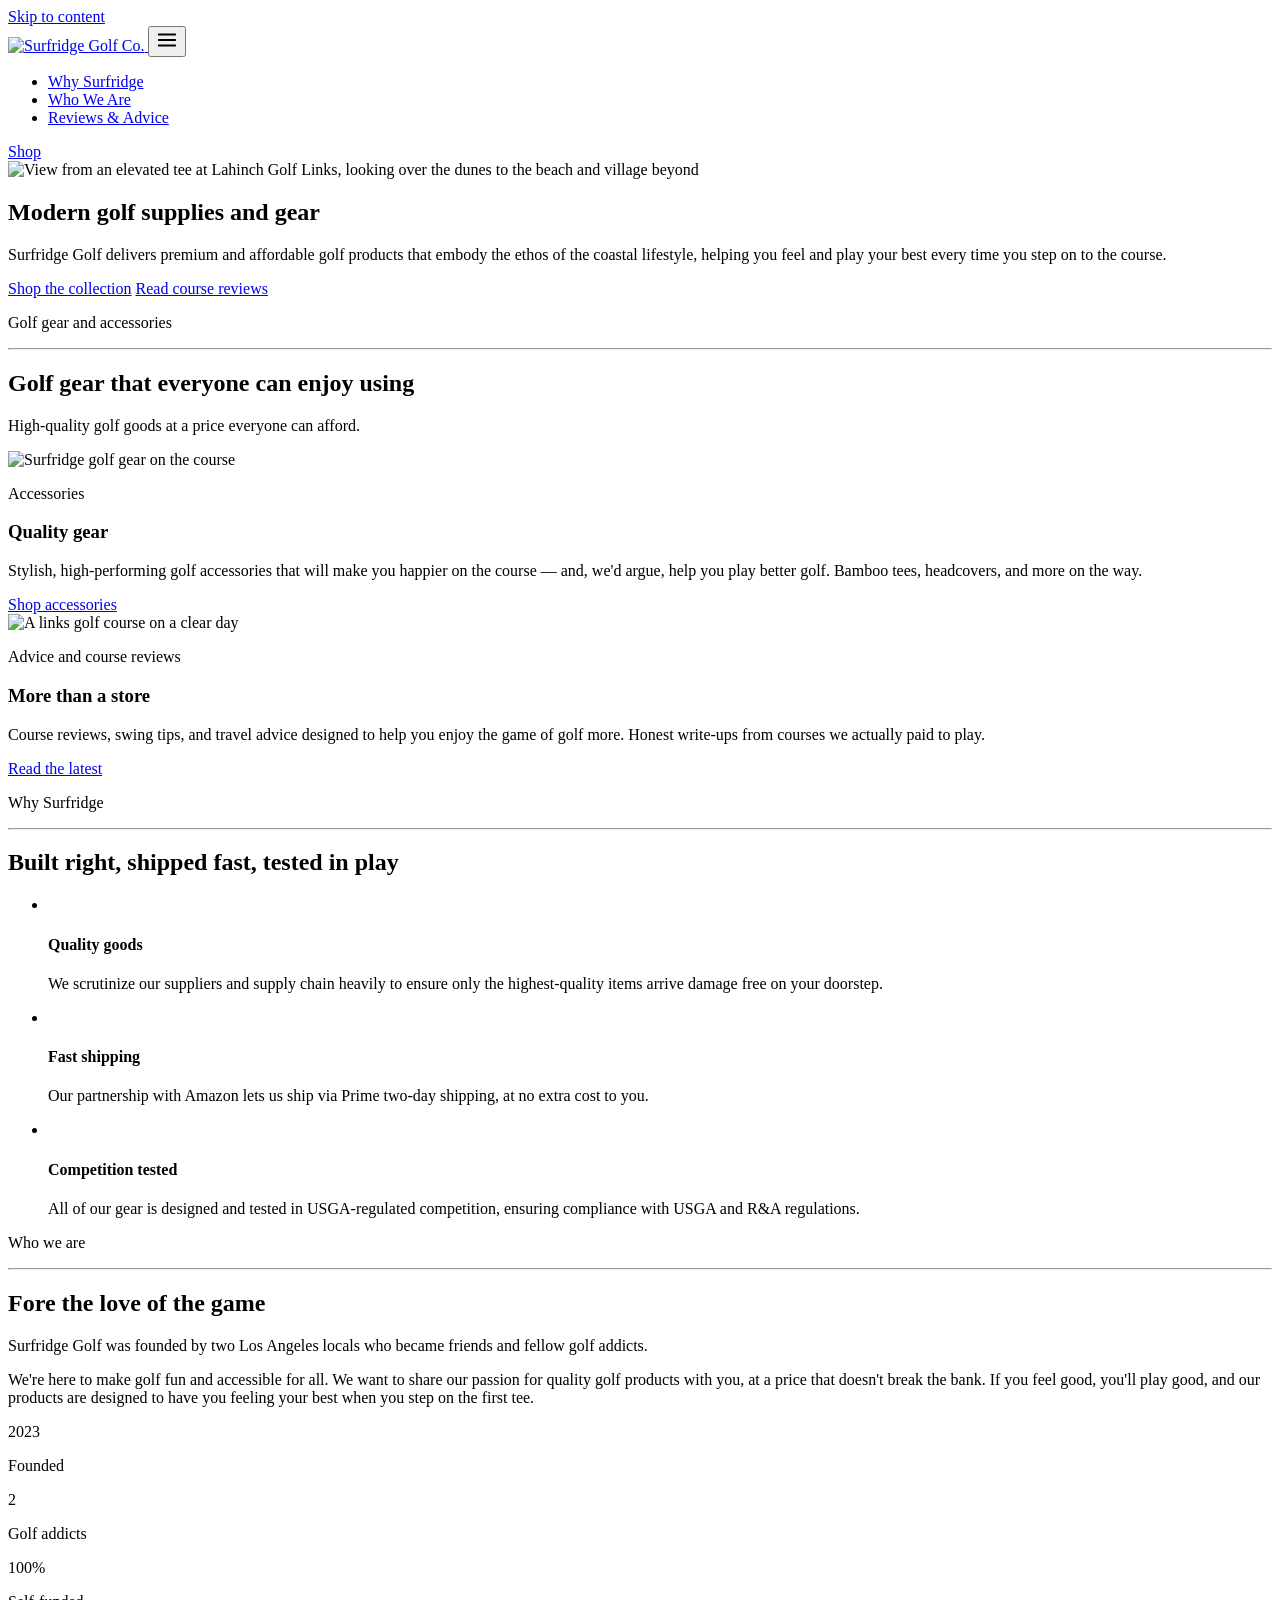
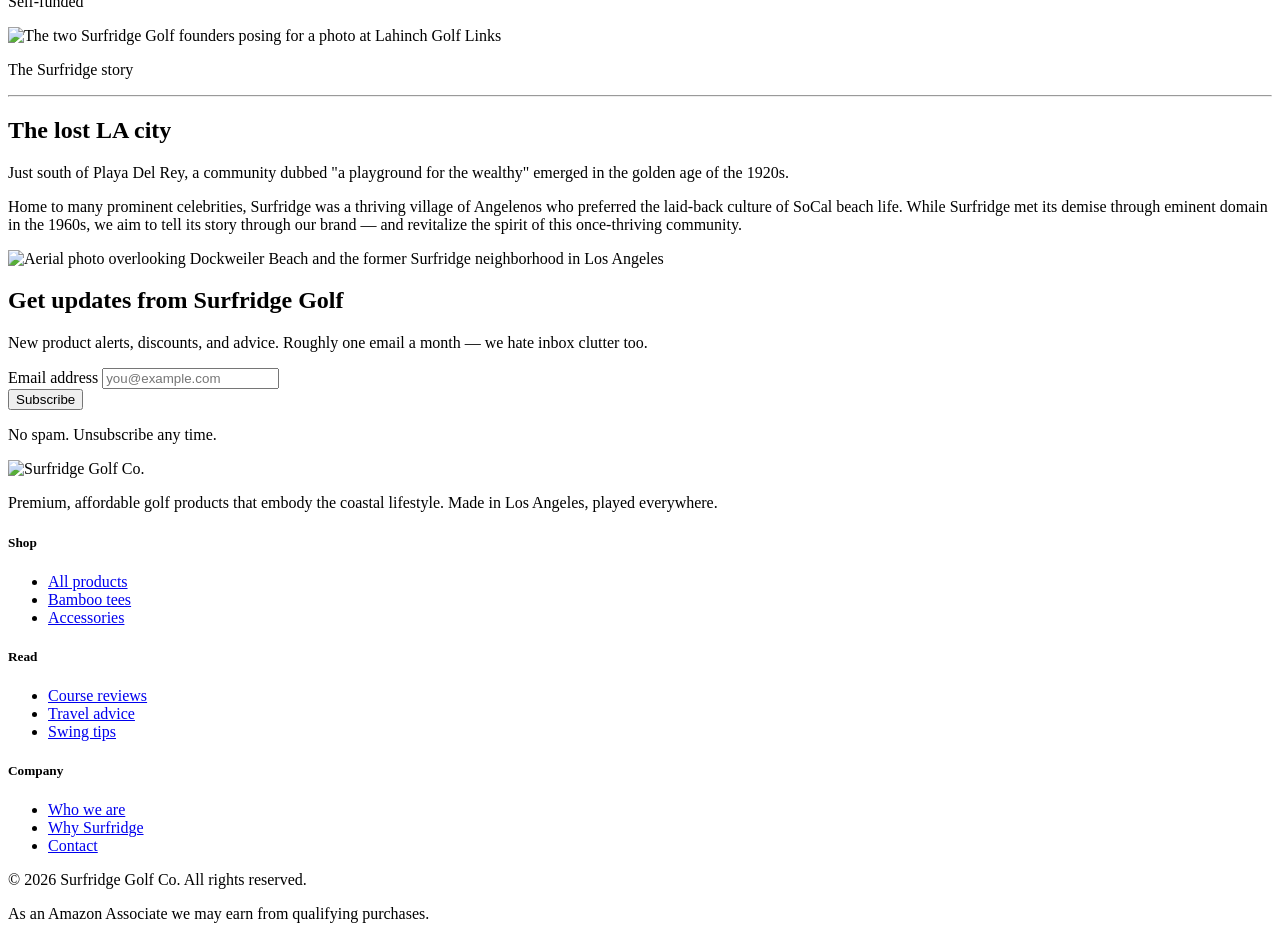
==== index.html @ 7b51bf92 "Add files via upload" ====
<!DOCTYPE html>
<html lang="en">
<head>
<meta charset="utf-8">
<meta name="viewport" content="width=device-width, initial-scale=1">
<title>Surfridge Golf Co. — Modern Golf Supplies &amp; Gear</title>
<meta name="description" content="Premium, affordable golf gear and accessories built on the coastal California lifestyle. Bamboo tees, headcovers, apparel, plus course reviews and travel advice.">
<meta name="theme-color" content="#14232B">

<meta property="og:type" content="website">
<meta property="og:title" content="Surfridge Golf Co. — Modern Golf Supplies &amp; Gear">
<meta property="og:description" content="Premium, affordable golf gear that embodies the coastal lifestyle.">
<meta property="og:image" content="images/hero-lahinch.jpg">

<link rel="preconnect" href="https://fonts.googleapis.com">
<link rel="preconnect" href="https://fonts.gstatic.com" crossorigin>
<link href="https://fonts.googleapis.com/css2?family=Fraunces:opsz,wght@9..144,400;9..144,600;9..144,700&amp;family=Inter:wght@400;500;600;700&amp;display=swap" rel="stylesheet">
<link rel="stylesheet" href="css/style.css">
</head>
<body>

<a class="skip-link" href="#main">Skip to content</a>

<header class="site-header">
  <div class="container site-header__inner">
    <a class="brand" href="index.html" aria-label="Surfridge Golf Co. — home">
      <img src="https://cdn.prod.website-files.com/64f0f1b35700efe402deae6c/64f0f260ea70a46c98e33770_surfridge-logo-script-flag.png" alt="Surfridge Golf Co." width="160" height="44">
    </a>

    <button class="nav-toggle" type="button" data-nav-toggle aria-expanded="false" aria-controls="primary-nav" aria-label="Toggle navigation menu">
      <svg viewBox="0 0 24 24" width="22" height="22" fill="none" stroke="currentColor" stroke-width="2" stroke-linecap="round" aria-hidden="true">
        <path d="M3 6h18M3 12h18M3 18h18"/>
      </svg>
    </button>

    <nav class="nav" id="primary-nav" data-nav aria-label="Primary">
      <ul class="nav__list">
        <li><a class="nav__link" href="#why">Why Surfridge</a></li>
        <li><a class="nav__link" href="#about">Who We Are</a></li>
        <li><a class="nav__link" href="reviews.html">Reviews &amp; Advice</a></li>
      </ul>
      <a class="btn btn--primary btn--sm nav__cta btn--nav" href="store.html">Shop</a>
    </nav>
  </div>
</header>

<main id="main">

  <!-- Hero -->
  <section class="hero">
    <div class="hero__media">
      <picture>
        <source
          type="image/webp"
          srcset="images/hero-lahinch-800.webp 800w,
                  images/hero-lahinch-1200.webp 1200w,
                  images/hero-lahinch-2000.webp 2000w"
          sizes="100vw">
        <source
          type="image/jpeg"
          srcset="images/hero-lahinch-800.jpg 800w,
                  images/hero-lahinch-1200.jpg 1200w,
                  images/hero-lahinch-2000.jpg 2000w"
          sizes="100vw">
        <img src="images/hero-lahinch.jpg"
             alt="View from an elevated tee at Lahinch Golf Links, looking over the dunes to the beach and village beyond"
             width="2000" height="1475"
             fetchpriority="high" decoding="async">
      </picture>
    </div>
    <div class="container hero__content">
      <h1>Modern golf supplies and gear</h1>
      <p class="hero__lead">Surfridge Golf delivers premium and affordable golf products that embody the ethos of the coastal lifestyle, helping you feel and play your best every time you step on to the course.</p>
      <div class="hero__actions">
        <a class="btn btn--light" href="store.html">Shop the collection</a>
        <a class="btn btn--outline-light" href="reviews.html">Read course reviews</a>
      </div>
    </div>
  </section>

  <!-- Gear categories -->
  <section class="section" id="gear">
    <div class="container">
      <div class="section-head" data-reveal>
        <p class="eyebrow">Golf gear and accessories</p>
        <hr class="rule">
        <h2>Golf gear that everyone can enjoy using</h2>
        <p class="lead">High-quality golf goods at a price everyone can afford.</p>
      </div>

      <div class="feature" data-reveal>
        <div class="feature__media">
          <img src="https://cdn.prod.website-files.com/64f0f1b35700efe402deae6c/6796d0a358e0430e7645e3f9_MQN08954%20Large.jpeg" alt="Surfridge golf gear on the course" loading="lazy">
        </div>
        <div class="feature__text">
          <p class="eyebrow eyebrow--sunset">Accessories</p>
          <h3>Quality gear</h3>
          <p>Stylish, high-performing golf accessories that will make you happier on the course — and, we'd argue, help you play better golf. Bamboo tees, headcovers, and more on the way.</p>
          <a class="btn btn--ghost btn--sm" href="store.html">Shop accessories</a>
        </div>
      </div>

      <div class="feature" data-reveal>
        <div class="feature__media">
          <img src="https://cdn.prod.website-files.com/64f0f1b35700efe402deae6c/6796d037279bdfb95927d831_IMG_5204.jpg" alt="A links golf course on a clear day" loading="lazy">
        </div>
        <div class="feature__text">
          <p class="eyebrow eyebrow--sunset">Advice and course reviews</p>
          <h3>More than a store</h3>
          <p>Course reviews, swing tips, and travel advice designed to help you enjoy the game of golf more. Honest write-ups from courses we actually paid to play.</p>
          <a class="btn btn--ghost btn--sm" href="reviews.html">Read the latest</a>
        </div>
      </div>
    </div>
  </section>

  <!-- Value props -->
  <section class="section section--sand" id="why">
    <div class="container">
      <div class="section-head section-head--center" data-reveal>
        <p class="eyebrow">Why Surfridge</p>
        <hr class="rule">
        <h2>Built right, shipped fast, tested in play</h2>
      </div>

      <ul class="grid grid--3">
        <li class="value" data-reveal>
          <div class="value__icon">
            <img src="https://cdn.prod.website-files.com/64f0f1b35700efe402deae6c/64f106f1021ce711b44e647b_golf%20(1).png" alt="" aria-hidden="true" loading="lazy">
          </div>
          <h4>Quality goods</h4>
          <p>We scrutinize our suppliers and supply chain heavily to ensure only the highest-quality items arrive damage free on your doorstep.</p>
        </li>
        <li class="value" data-reveal>
          <div class="value__icon">
            <img src="https://cdn.prod.website-files.com/64f0f1b35700efe402deae6c/64f1071008f7fdb3ae5584bd_speed.png" alt="" aria-hidden="true" loading="lazy">
          </div>
          <h4>Fast shipping</h4>
          <p>Our partnership with Amazon lets us ship via Prime two-day shipping, at no extra cost to you.</p>
        </li>
        <li class="value" data-reveal>
          <div class="value__icon">
            <img src="https://cdn.prod.website-files.com/64f0f1b35700efe402deae6c/64f1072a9b4d7a9e96e7b2a1_trophy.png" alt="" aria-hidden="true" loading="lazy">
          </div>
          <h4>Competition tested</h4>
          <p>All of our gear is designed and tested in USGA-regulated competition, ensuring compliance with USGA and R&amp;A regulations.</p>
        </li>
      </ul>
    </div>
  </section>

  <!-- Who we are -->
  <section class="section" id="about">
    <div class="container">
      <div class="split" data-reveal>
        <div class="split__text">
          <p class="eyebrow">Who we are</p>
          <hr class="rule">
          <h2>Fore the love of the game</h2>
          <p class="lead">Surfridge Golf was founded by two Los Angeles locals who became friends and fellow golf addicts.</p>
          <p>We're here to make golf fun and accessible for all. We want to share our passion for quality golf products with you, at a price that doesn't break the bank. If you feel good, you'll play good, and our products are designed to have you feeling your best when you step on the first tee.</p>
          <div class="stats">
            <div class="stat">
              <p class="stat__num">2023</p>
              <p class="stat__label">Founded</p>
            </div>
            <div class="stat">
              <p class="stat__num">2</p>
              <p class="stat__label">Golf addicts</p>
            </div>
            <div class="stat">
              <p class="stat__num">100%</p>
              <p class="stat__label">Self-funded</p>
            </div>
          </div>
        </div>
        <div class="split__media">
          <img src="https://cdn.prod.website-files.com/64f0f1b35700efe402deae6c/64f11f5d85a29183841dde0f_matt%2BjaclLarge.jpeg" alt="The two Surfridge Golf founders posing for a photo at Lahinch Golf Links" loading="lazy">
        </div>
      </div>
    </div>
  </section>

  <!-- Story -->
  <section class="section section--ink">
    <div class="container">
      <div class="split split--reverse" data-reveal>
        <div class="split__text">
          <p class="eyebrow eyebrow--light">The Surfridge story</p>
          <hr class="rule">
          <h2>The lost LA city</h2>
          <p class="lead">Just south of Playa Del Rey, a community dubbed "a playground for the wealthy" emerged in the golden age of the 1920s.</p>
          <p>Home to many prominent celebrities, Surfridge was a thriving village of Angelenos who preferred the laid-back culture of SoCal beach life. While Surfridge met its demise through eminent domain in the 1960s, we aim to tell its story through our brand — and revitalize the spirit of this once-thriving community.</p>
        </div>
        <div class="split__media">
          <img src="https://cdn.prod.website-files.com/64f0f1b35700efe402deae6c/64f10eaf43260c59330cbc77_El_Segundo%2C_California_aerial.jpg" alt="Aerial photo overlooking Dockweiler Beach and the former Surfridge neighborhood in Los Angeles" loading="lazy">
        </div>
      </div>
    </div>
  </section>

  <!-- Newsletter -->
  <section class="section section--tight">
    <div class="container">
      <div class="newsletter" data-reveal>
        <div>
          <h2>Get updates from Surfridge Golf</h2>
          <p>New product alerts, discounts, and advice. Roughly one email a month — we hate inbox clutter too.</p>
        </div>
        <form data-newsletter novalidate>
          <div class="form-row">
            <div class="field">
              <label for="email">Email address</label>
              <input class="input" id="email" name="email" type="email" placeholder="you@example.com" required autocomplete="email">
            </div>
            <div style="display:flex; align-items:flex-end;">
              <button class="btn btn--accent" type="submit">Subscribe</button>
            </div>
          </div>
          <p class="form-status" data-form-status role="status" aria-live="polite"></p>
          <p class="form-note">No spam. Unsubscribe any time.</p>
        </form>
      </div>
    </div>
  </section>

</main>

<footer class="site-footer">
  <div class="container">
    <div class="site-footer__grid">
      <div>
        <img src="https://cdn.prod.website-files.com/64f0f1b35700efe402deae6c/64f0f260ea70a46c98e33770_surfridge-logo-script-flag.png" alt="Surfridge Golf Co." width="176" height="48" loading="lazy">
        <p class="site-footer__tagline">Premium, affordable golf products that embody the coastal lifestyle. Made in Los Angeles, played everywhere.</p>
      </div>
      <div>
        <h5>Shop</h5>
        <ul>
          <li><a href="store.html">All products</a></li>
          <li><a href="store.html#tees">Bamboo tees</a></li>
          <li><a href="store.html">Accessories</a></li>
        </ul>
      </div>
      <div>
        <h5>Read</h5>
        <ul>
          <li><a href="reviews.html">Course reviews</a></li>
          <li><a href="reviews.html">Travel advice</a></li>
          <li><a href="reviews.html">Swing tips</a></li>
        </ul>
      </div>
      <div>
        <h5>Company</h5>
        <ul>
          <li><a href="index.html#about">Who we are</a></li>
          <li><a href="index.html#why">Why Surfridge</a></li>
          <li><a href="mailto:hello@surfridgegolf.com">Contact</a></li>
        </ul>
      </div>
    </div>
    <div class="site-footer__bottom">
      <p>&copy; 2026 Surfridge Golf Co. All rights reserved.</p>
      <p>As an Amazon Associate we may earn from qualifying purchases.</p>
    </div>
  </div>
</footer>

<script src="js/main.js" defer></script>
</body>
</html>
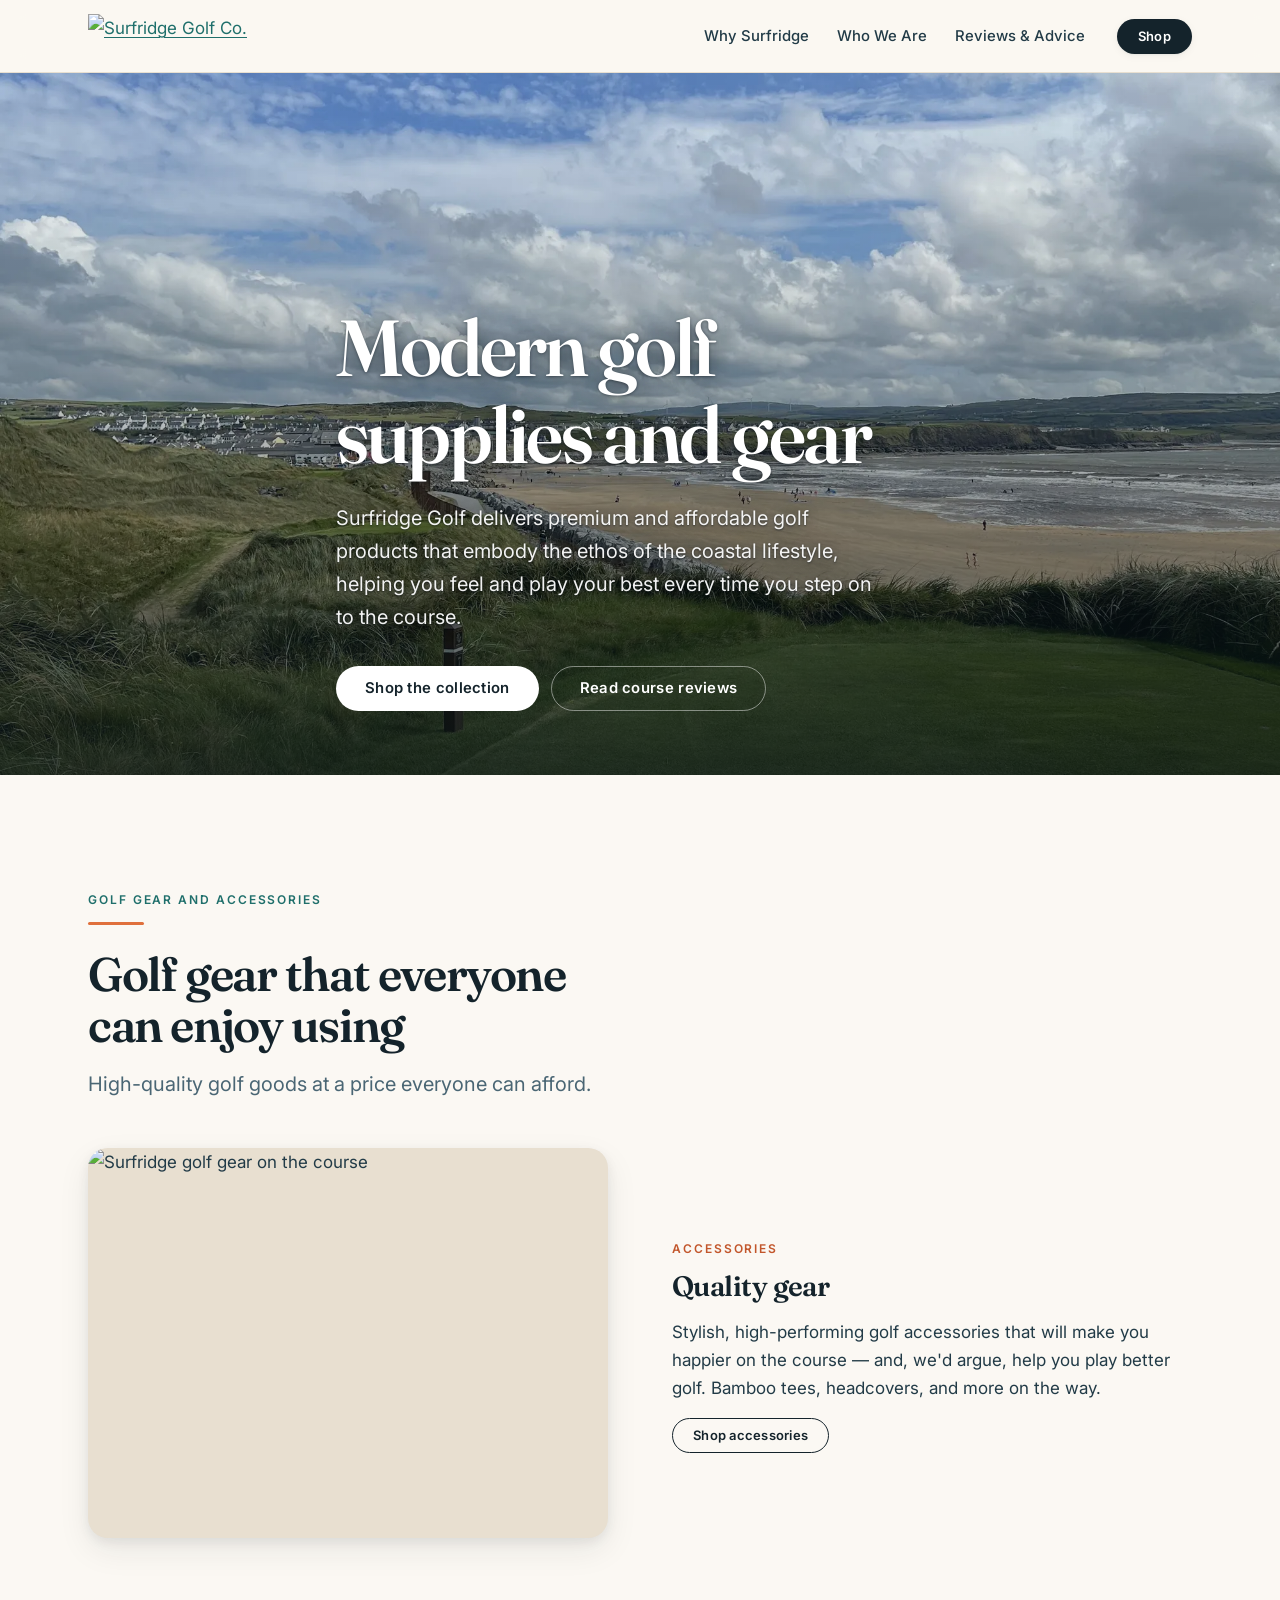
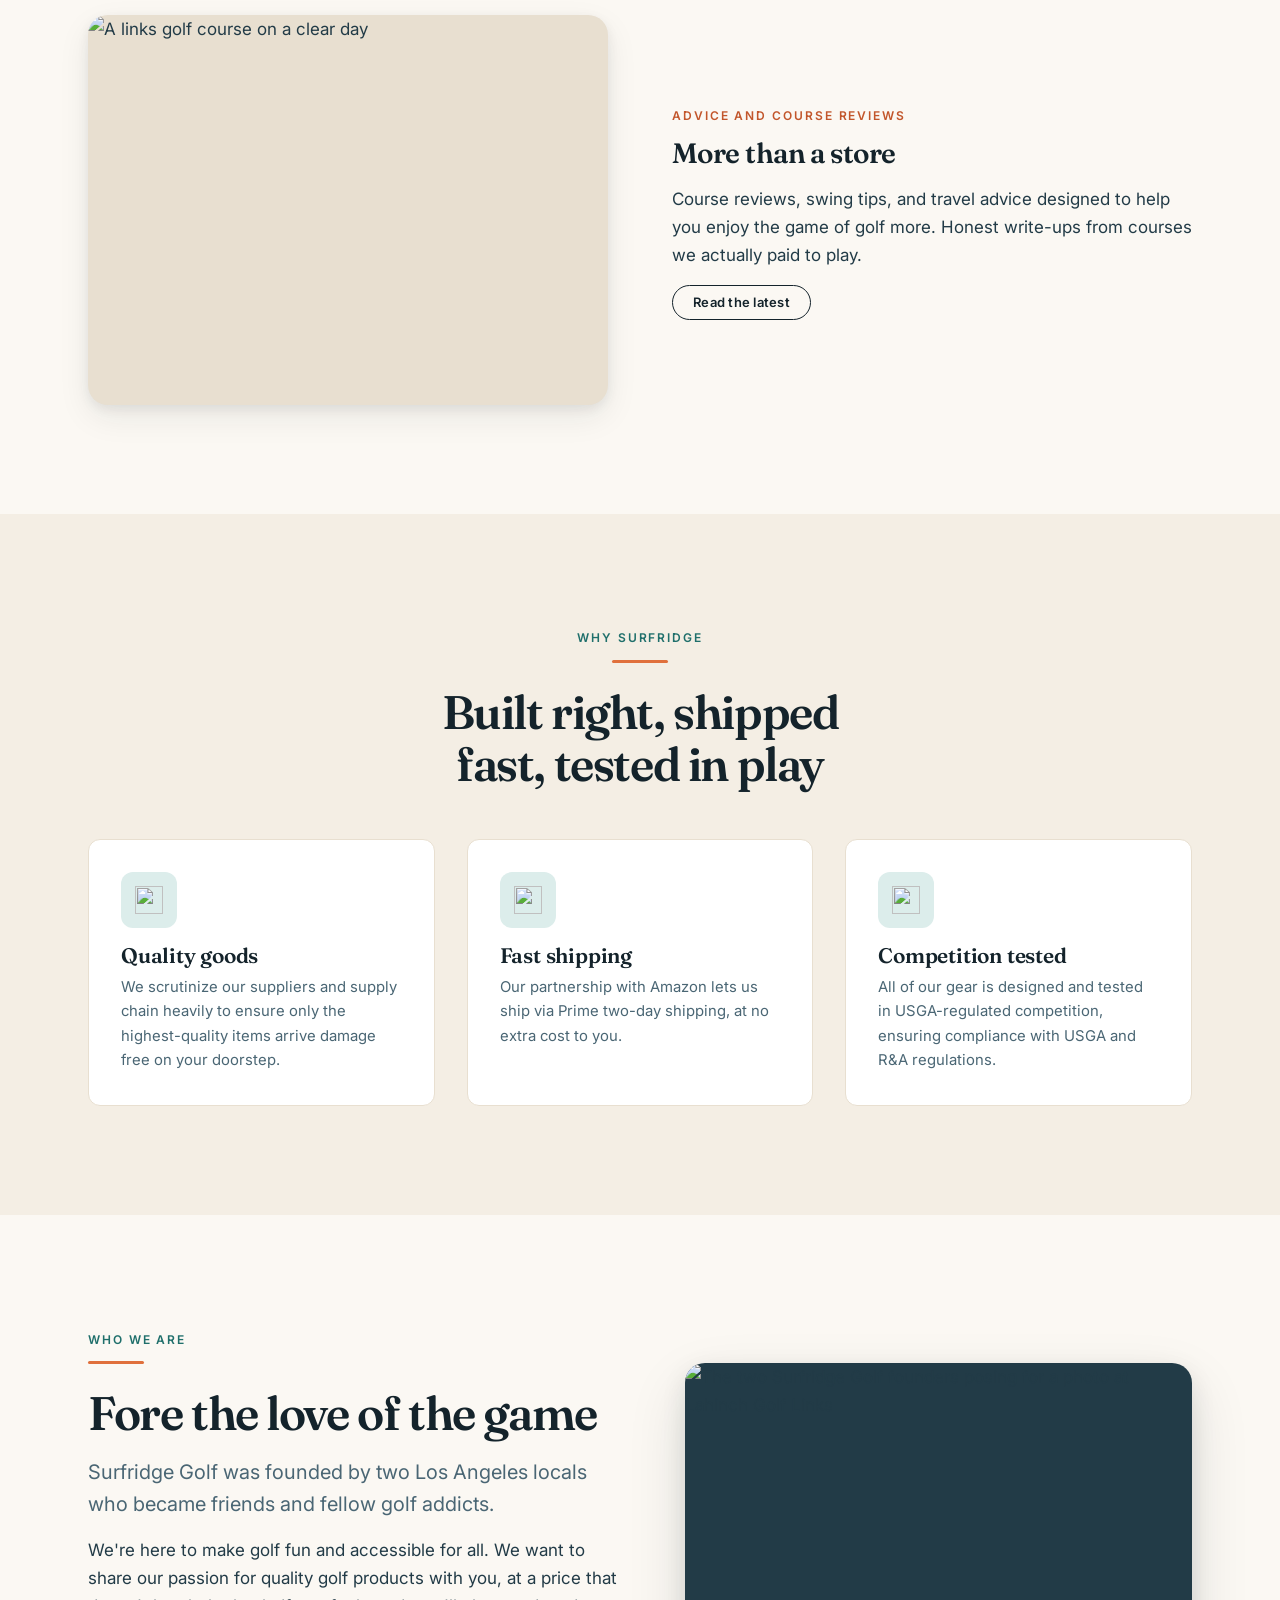
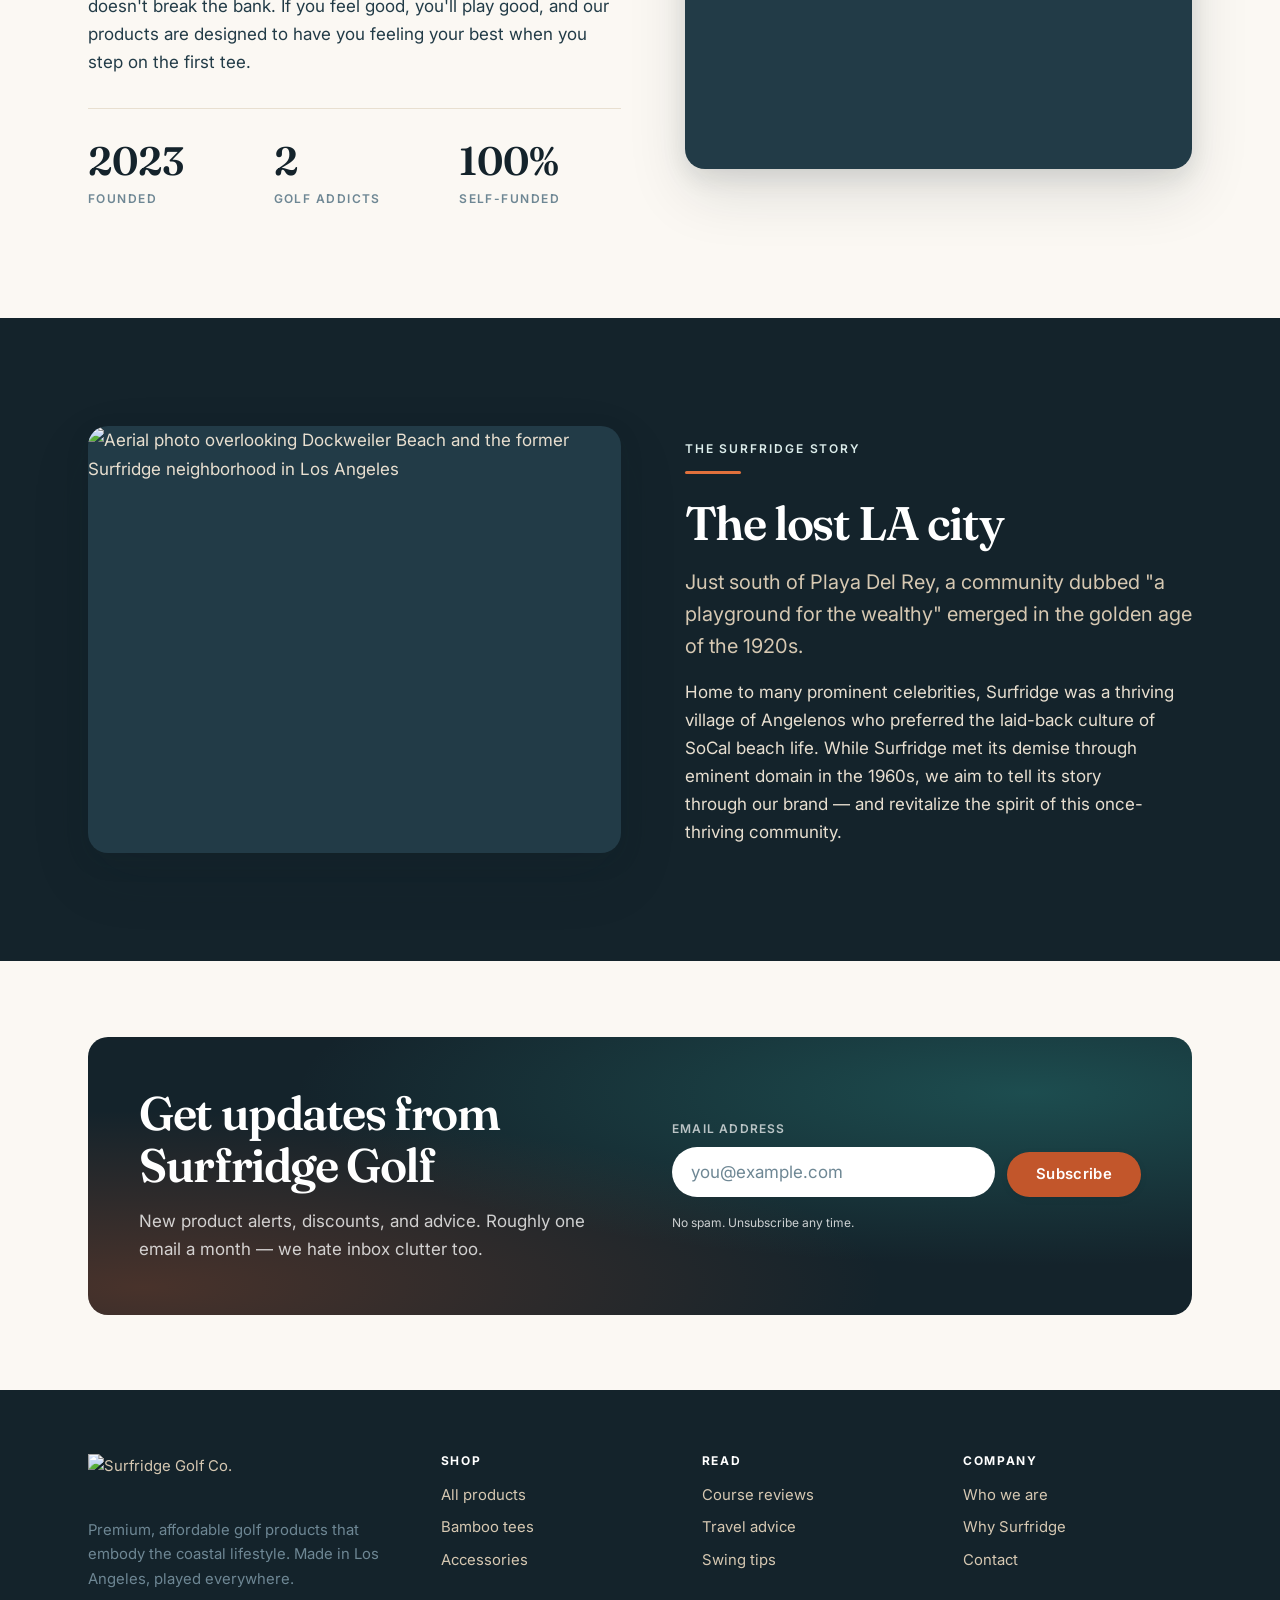
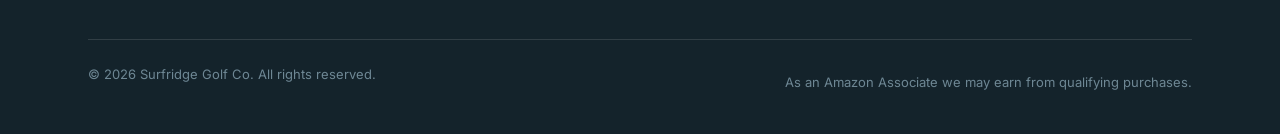
==== commit 22146eef: "Add canonical URLs to the hand-written pages /index.html and / both serve the home page with no redi" ====
--- a/index.html
+++ b/index.html
@@ -6,6 +6,7 @@
 <title>Surfridge Golf Co. — Modern Golf Supplies &amp; Gear</title>
 <meta name="description" content="Premium, affordable golf gear and accessories built on the coastal California lifestyle. Bamboo tees, headcovers, apparel, plus course reviews and travel advice.">
 <meta name="theme-color" content="#14232B">
+<link rel="canonical" href="https://surfridgegolf.com/">
 
 <meta property="og:type" content="website">
 <meta property="og:title" content="Surfridge Golf Co. — Modern Golf Supplies &amp; Gear">
--- a/css/style.css
+++ b/css/style.css
@@ -0,0 +1,864 @@
+/* ==========================================================================
+   Surfridge Golf Co. — Design System
+   ========================================================================== */
+
+/* --- Tokens ------------------------------------------------------------- */
+:root {
+  /* Palette: sun-bleached coastal California */
+  --sand-50:  #FBF8F3;
+  --sand-100: #F4EEE4;
+  --sand-200: #E8DFD0;
+  --sand-300: #D6C8B2;
+
+  --ink-900:  #14232B;   /* deep pacific navy — primary text */
+  --ink-700:  #223B47;
+  --ink-500:  #4A6674;
+  --ink-400:  #6E8794;
+
+  --surf-600: #1F6F6B;   /* fairway / ocean teal — primary accent */
+  --surf-500: #2A8C86;
+  --surf-100: #DCEDEB;
+
+  --sunset-600: #C2562B; /* faded terracotta — secondary accent */
+  --sunset-500: #E0703C;
+  --sunset-100: #FBE7DC;
+
+  --white: #FFFFFF;
+
+  /* Type */
+  --font-display: "Fraunces", ui-serif, Georgia, "Times New Roman", serif;
+  --font-body: "Inter", system-ui, -apple-system, "Segoe UI", Helvetica, Arial, sans-serif;
+
+  /* Fluid type scale */
+  --fs-eyebrow: 0.75rem;
+  --fs-sm:  clamp(0.875rem, 0.85rem + 0.1vw, 0.9375rem);
+  --fs-base: clamp(1rem, 0.96rem + 0.2vw, 1.0625rem);
+  --fs-lead: clamp(1.0625rem, 1rem + 0.4vw, 1.25rem);
+  --fs-h4: clamp(1.125rem, 1.05rem + 0.4vw, 1.3125rem);
+  --fs-h3: clamp(1.375rem, 1.2rem + 0.8vw, 1.75rem);
+  --fs-h2: clamp(1.875rem, 1.5rem + 1.8vw, 3rem);
+  --fs-h1: clamp(2.5rem, 1.6rem + 4.2vw, 5rem);
+
+  /* Space */
+  --space-1: 0.25rem;
+  --space-2: 0.5rem;
+  --space-3: 0.75rem;
+  --space-4: 1rem;
+  --space-5: 1.5rem;
+  --space-6: 2rem;
+  --space-7: 3rem;
+  --space-8: 4rem;
+  --space-9: 6rem;
+  --section-y: clamp(3.5rem, 2rem + 6vw, 7.5rem);
+
+  /* Layout */
+  --maxw: 1200px;
+  --maxw-narrow: 720px;
+  --gutter: clamp(1.25rem, 4vw, 3rem);
+
+  /* Effects */
+  --radius-sm: 6px;
+  --radius: 12px;
+  --radius-lg: 20px;
+  --shadow-sm: 0 1px 2px rgba(20, 35, 43, 0.06), 0 2px 8px rgba(20, 35, 43, 0.05);
+  --shadow: 0 4px 12px rgba(20, 35, 43, 0.07), 0 12px 32px rgba(20, 35, 43, 0.08);
+  --shadow-lg: 0 8px 24px rgba(20, 35, 43, 0.10), 0 24px 60px rgba(20, 35, 43, 0.12);
+  --ease: cubic-bezier(0.22, 0.61, 0.36, 1);
+}
+
+/* --- Reset -------------------------------------------------------------- */
+*, *::before, *::after { box-sizing: border-box; }
+
+html { -webkit-text-size-adjust: 100%; scroll-behavior: smooth; }
+
+@media (prefers-reduced-motion: reduce) {
+  html { scroll-behavior: auto; }
+  *, *::before, *::after {
+    animation-duration: 0.01ms !important;
+    animation-iteration-count: 1 !important;
+    transition-duration: 0.01ms !important;
+  }
+}
+
+body {
+  margin: 0;
+  font-family: var(--font-body);
+  font-size: var(--fs-base);
+  line-height: 1.65;
+  color: var(--ink-700);
+  background: var(--sand-50);
+  -webkit-font-smoothing: antialiased;
+  text-rendering: optimizeLegibility;
+}
+
+img, picture, svg, video { display: block; max-width: 100%; height: auto; }
+
+h1, h2, h3, h4, h5 {
+  font-family: var(--font-display);
+  color: var(--ink-900);
+  font-weight: 600;
+  line-height: 1.1;
+  letter-spacing: -0.02em;
+  margin: 0 0 var(--space-4);
+  text-wrap: balance;
+}
+
+h1 { font-size: var(--fs-h1); letter-spacing: -0.035em; }
+h2 { font-size: var(--fs-h2); letter-spacing: -0.03em; }
+h3 { font-size: var(--fs-h3); }
+h4 { font-size: var(--fs-h4); letter-spacing: -0.01em; }
+
+p { margin: 0 0 var(--space-4); text-wrap: pretty; }
+p:last-child { margin-bottom: 0; }
+
+a { color: var(--surf-600); text-decoration-thickness: 1px; text-underline-offset: 3px; }
+a:hover { color: var(--surf-500); }
+
+ul { margin: 0; padding: 0; list-style: none; }
+
+:focus-visible {
+  outline: 3px solid var(--surf-500);
+  outline-offset: 3px;
+  border-radius: 3px;
+}
+
+/* --- Utilities ---------------------------------------------------------- */
+.container {
+  width: 100%;
+  max-width: var(--maxw);
+  margin-inline: auto;
+  padding-inline: var(--gutter);
+}
+
+.container--narrow { max-width: var(--maxw-narrow); }
+
+.section { padding-block: var(--section-y); }
+.section--tight { padding-block: clamp(2.5rem, 1.5rem + 4vw, 5rem); }
+.section--sand { background: var(--sand-100); }
+.section--ink { background: var(--ink-900); color: var(--sand-200); }
+.section--ink h2, .section--ink h3 { color: var(--white); }
+
+.skip-link {
+  position: absolute;
+  left: var(--space-4);
+  top: -100px;
+  z-index: 200;
+  padding: var(--space-3) var(--space-5);
+  background: var(--ink-900);
+  color: var(--white);
+  border-radius: var(--radius-sm);
+  text-decoration: none;
+  transition: top 0.2s var(--ease);
+}
+.skip-link:focus { top: var(--space-4); color: var(--white); }
+
+.visually-hidden {
+  position: absolute; width: 1px; height: 1px;
+  padding: 0; margin: -1px; overflow: hidden;
+  clip: rect(0 0 0 0); white-space: nowrap; border: 0;
+}
+
+.eyebrow {
+  display: inline-block;
+  font-family: var(--font-body);
+  font-size: var(--fs-eyebrow);
+  font-weight: 600;
+  letter-spacing: 0.16em;
+  text-transform: uppercase;
+  color: var(--surf-600);
+  margin: 0 0 var(--space-3);
+}
+.eyebrow--sunset { color: var(--sunset-600); }
+.eyebrow--light { color: var(--surf-100); }
+
+.lead { font-size: var(--fs-lead); color: var(--ink-500); line-height: 1.6; }
+.section--ink .lead { color: var(--sand-300); }
+
+.section-head { max-width: 46rem; margin-bottom: var(--space-7); }
+.section-head--center { margin-inline: auto; text-align: center; }
+
+.rule {
+  width: 56px; height: 3px; border: 0; border-radius: 2px;
+  background: var(--sunset-500); margin: 0 0 var(--space-5);
+}
+.section-head--center .rule { margin-inline: auto; }
+
+/* --- Buttons ------------------------------------------------------------ */
+.btn {
+  display: inline-flex;
+  align-items: center;
+  justify-content: center;
+  gap: var(--space-2);
+  padding: 0.875rem 1.75rem;
+  font-family: var(--font-body);
+  font-size: var(--fs-sm);
+  font-weight: 600;
+  letter-spacing: 0.02em;
+  line-height: 1;
+  border-radius: 999px;
+  border: 1.5px solid transparent;
+  text-decoration: none;
+  cursor: pointer;
+  transition: transform 0.18s var(--ease), background-color 0.18s var(--ease),
+              border-color 0.18s var(--ease), color 0.18s var(--ease),
+              box-shadow 0.18s var(--ease);
+}
+.btn:hover { transform: translateY(-2px); }
+.btn:active { transform: translateY(0); }
+
+.btn--primary { background: var(--ink-900); color: var(--white); box-shadow: var(--shadow-sm); }
+.btn--primary:hover { background: var(--surf-600); color: var(--white); box-shadow: var(--shadow); }
+
+.btn--accent { background: var(--sunset-600); color: var(--white); box-shadow: var(--shadow-sm); }
+.btn--accent:hover { background: var(--sunset-500); color: var(--white); box-shadow: var(--shadow); }
+
+.btn--ghost { background: transparent; color: var(--ink-900); border-color: var(--ink-900); }
+.btn--ghost:hover { background: var(--ink-900); color: var(--white); }
+
+.btn--light { background: var(--white); color: var(--ink-900); }
+.btn--light:hover { background: var(--sand-100); color: var(--ink-900); }
+
+.btn--outline-light { background: transparent; color: var(--white); border-color: rgba(255,255,255,0.45); }
+.btn--outline-light:hover { background: var(--white); color: var(--ink-900); border-color: var(--white); }
+
+.btn--sm { padding: 0.625rem 1.25rem; font-size: 0.8125rem; }
+.btn--block { width: 100%; }
+
+/* --- Header ------------------------------------------------------------- */
+.site-header {
+  position: sticky;
+  top: 0;
+  z-index: 100;
+  background: rgba(251, 248, 243, 0.85);
+  backdrop-filter: saturate(150%) blur(12px);
+  -webkit-backdrop-filter: saturate(150%) blur(12px);
+  border-bottom: 1px solid var(--sand-200);
+}
+
+.site-header__inner {
+  display: flex;
+  align-items: center;
+  justify-content: space-between;
+  gap: var(--space-5);
+  min-height: 72px;
+  padding-block: var(--space-3);
+}
+
+.brand { display: inline-flex; align-items: center; flex-shrink: 0; }
+.brand img { height: 44px; width: auto; }
+
+.nav { display: flex; align-items: center; gap: var(--space-2); }
+
+.nav__list { display: flex; align-items: center; gap: var(--space-1); }
+
+.nav__link {
+  display: block;
+  padding: var(--space-2) var(--space-3);
+  font-size: var(--fs-sm);
+  font-weight: 500;
+  color: var(--ink-700);
+  text-decoration: none;
+  border-radius: var(--radius-sm);
+  transition: color 0.16s var(--ease), background-color 0.16s var(--ease);
+}
+.nav__link:hover { color: var(--ink-900); background: var(--sand-200); }
+.nav__link[aria-current="page"] { color: var(--surf-600); font-weight: 600; }
+
+.nav__cta { margin-left: var(--space-3); }
+
+.nav-toggle {
+  display: none;
+  align-items: center;
+  justify-content: center;
+  width: 44px; height: 44px;
+  background: transparent;
+  border: 1px solid var(--sand-300);
+  border-radius: var(--radius-sm);
+  cursor: pointer;
+  color: var(--ink-900);
+}
+
+@media (max-width: 860px) {
+  .nav-toggle { display: inline-flex; }
+  .nav {
+    position: absolute;
+    inset: 100% 0 auto 0;
+    flex-direction: column;
+    align-items: stretch;
+    gap: var(--space-2);
+    padding: var(--space-5) var(--gutter) var(--space-6);
+    background: var(--sand-50);
+    border-bottom: 1px solid var(--sand-200);
+    box-shadow: var(--shadow);
+    display: none;
+  }
+  .nav[data-open="true"] { display: flex; }
+  .nav__list { flex-direction: column; align-items: stretch; gap: var(--space-1); }
+  .nav__link { padding: var(--space-3); font-size: 1.0625rem; }
+  .nav__cta { margin-left: 0; margin-top: var(--space-2); }
+  .btn--nav { width: 100%; }
+}
+
+/* --- Hero --------------------------------------------------------------- */
+.hero {
+  position: relative;
+  display: grid;
+  align-items: end;
+  min-height: clamp(520px, 78vh, 820px);
+  padding-block: var(--space-9) var(--space-8);
+  background: var(--ink-900);
+  overflow: hidden;
+  isolation: isolate;
+}
+
+.hero__media {
+  position: absolute;
+  inset: 0;
+  z-index: -2;
+}
+.hero__media picture { display: block; width: 100%; height: 100%; }
+
+.hero__media img {
+  width: 100%;
+  height: 100%;
+  object-fit: cover;
+  /* Favours the horizon/beach band of the photo when the crop gets wide */
+  object-position: center 46%;
+}
+
+.hero::after {
+  content: "";
+  position: absolute;
+  inset: 0;
+  z-index: -1;
+  /* Light scrim — just enough at the base to hold the headline, clears fast
+     so the sky, beach and dunes stay bright. Text shadows below do the rest. */
+  background:
+    linear-gradient(to top,
+      rgba(9, 19, 25, 0.78) 0%,
+      rgba(9, 19, 25, 0.55) 26%,
+      rgba(9, 19, 25, 0.22) 55%,
+      rgba(9, 19, 25, 0.02) 100%);
+}
+
+.hero__content { max-width: 44rem; }
+.hero h1 {
+  color: var(--white);
+  margin-bottom: var(--space-5);
+  /* Carries legibility now that the scrim is light */
+  text-shadow: 0 2px 24px rgba(6, 14, 19, 0.55), 0 1px 3px rgba(6, 14, 19, 0.45);
+}
+.hero__lead {
+  font-size: var(--fs-lead);
+  color: rgba(255, 255, 255, 0.94);
+  max-width: 34rem;
+  margin-bottom: var(--space-6);
+  text-shadow: 0 1px 16px rgba(6, 14, 19, 0.6), 0 1px 2px rgba(6, 14, 19, 0.5);
+}
+.hero__actions { display: flex; flex-wrap: wrap; gap: var(--space-3); }
+
+.hero__badge {
+  display: inline-flex;
+  align-items: center;
+  gap: var(--space-2);
+  padding: 0.4rem 0.9rem;
+  margin-bottom: var(--space-5);
+  font-size: 0.75rem;
+  font-weight: 600;
+  letter-spacing: 0.14em;
+  text-transform: uppercase;
+  color: var(--white);
+  background: rgba(255, 255, 255, 0.12);
+  border: 1px solid rgba(255, 255, 255, 0.25);
+  border-radius: 999px;
+  backdrop-filter: blur(6px);
+}
+
+/* Page header (interior pages) */
+.page-header {
+  background: var(--ink-900);
+  color: var(--sand-200);
+  padding-block: clamp(3.5rem, 2rem + 7vw, 7rem);
+  position: relative;
+  overflow: hidden;
+}
+.page-header::before {
+  content: "";
+  position: absolute;
+  inset: 0;
+  background: radial-gradient(ellipse at 20% 0%, rgba(42, 140, 134, 0.35), transparent 60%),
+              radial-gradient(ellipse at 90% 100%, rgba(194, 86, 43, 0.28), transparent 55%);
+}
+.page-header > * { position: relative; }
+.page-header h1 { color: var(--white); }
+.page-header .lead { color: rgba(255, 255, 255, 0.78); max-width: 40rem; }
+
+/* --- Feature rows (alternating) ----------------------------------------- */
+.feature {
+  display: grid;
+  grid-template-columns: repeat(2, minmax(0, 1fr));
+  align-items: center;
+  gap: clamp(2rem, 5vw, 5rem);
+}
+.feature + .feature { margin-top: clamp(3rem, 6vw, 6rem); }
+.feature:nth-child(even) .feature__media { order: -1; }
+
+.feature__media {
+  position: relative;
+  border-radius: var(--radius-lg);
+  overflow: hidden;
+  box-shadow: var(--shadow);
+  aspect-ratio: 4 / 3;
+  background: var(--sand-200);
+}
+.feature__media img { width: 100%; height: 100%; object-fit: cover; transition: transform 0.6s var(--ease); }
+.feature:hover .feature__media img { transform: scale(1.03); }
+
+@media (max-width: 800px) {
+  .feature { grid-template-columns: 1fr; gap: var(--space-5); }
+  .feature:nth-child(even) .feature__media { order: 0; }
+  .feature__media { order: -1 !important; }
+}
+
+/* --- Card grid ---------------------------------------------------------- */
+.grid {
+  display: grid;
+  gap: clamp(1.25rem, 2.5vw, 2rem);
+}
+.grid--2 { grid-template-columns: repeat(auto-fit, minmax(min(100%, 22rem), 1fr)); }
+.grid--3 { grid-template-columns: repeat(auto-fit, minmax(min(100%, 17rem), 1fr)); }
+.grid--4 { grid-template-columns: repeat(auto-fit, minmax(min(100%, 15rem), 1fr)); }
+
+.card {
+  display: flex;
+  flex-direction: column;
+  background: var(--white);
+  border: 1px solid var(--sand-200);
+  border-radius: var(--radius);
+  overflow: hidden;
+  transition: transform 0.25s var(--ease), box-shadow 0.25s var(--ease), border-color 0.25s var(--ease);
+}
+.card:hover { transform: translateY(-4px); box-shadow: var(--shadow); border-color: var(--sand-300); }
+
+.card__media { position: relative; aspect-ratio: 3 / 2; background: var(--sand-200); overflow: hidden; }
+.card__media img { width: 100%; height: 100%; object-fit: cover; transition: transform 0.5s var(--ease); }
+.card:hover .card__media img { transform: scale(1.04); }
+
+.card__body { padding: var(--space-5); display: flex; flex-direction: column; flex: 1; gap: var(--space-2); }
+.card__body h3 { margin-bottom: 0; font-size: var(--fs-h4); }
+.card__meta { font-size: 0.8125rem; color: var(--ink-400); margin: 0; }
+.card__foot { margin-top: auto; padding-top: var(--space-4); }
+
+.card-link { text-decoration: none; color: inherit; }
+.card-link:hover h3 { color: var(--surf-600); }
+
+/* --- Value props -------------------------------------------------------- */
+.value {
+  padding: var(--space-6);
+  background: var(--white);
+  border: 1px solid var(--sand-200);
+  border-radius: var(--radius);
+  transition: transform 0.25s var(--ease), box-shadow 0.25s var(--ease);
+}
+.value:hover { transform: translateY(-3px); box-shadow: var(--shadow-sm); }
+.value__icon {
+  display: grid; place-items: center;
+  width: 56px; height: 56px;
+  margin-bottom: var(--space-4);
+  background: var(--surf-100);
+  border-radius: var(--radius);
+}
+.value__icon img { width: 28px; height: 28px; }
+.value h4 { margin-bottom: var(--space-2); }
+.value p { font-size: var(--fs-sm); color: var(--ink-500); }
+
+/* --- Split / story ------------------------------------------------------ */
+.split {
+  display: grid;
+  grid-template-columns: 1.05fr 1fr;
+  align-items: center;
+  gap: clamp(2rem, 5vw, 5rem);
+}
+.split__media {
+  border-radius: var(--radius-lg);
+  overflow: hidden;
+  box-shadow: var(--shadow-lg);
+  aspect-ratio: 5 / 4;
+  background: var(--ink-700);
+}
+.split__media img { width: 100%; height: 100%; object-fit: cover; }
+.split--reverse .split__media { order: -1; }
+
+@media (max-width: 860px) {
+  .split { grid-template-columns: 1fr; }
+  .split--reverse .split__media { order: 0; }
+}
+
+/* --- Stats -------------------------------------------------------------- */
+.stats {
+  display: grid;
+  grid-template-columns: repeat(auto-fit, minmax(9rem, 1fr));
+  gap: var(--space-5);
+  margin-top: var(--space-6);
+  padding-top: var(--space-6);
+  border-top: 1px solid var(--sand-200);
+}
+.section--ink .stats { border-color: rgba(255,255,255,0.14); }
+.stat__num {
+  font-family: var(--font-display);
+  font-size: clamp(1.75rem, 1.2rem + 1.6vw, 2.5rem);
+  font-weight: 600;
+  color: var(--ink-900);
+  line-height: 1;
+  margin-bottom: var(--space-2);
+}
+.section--ink .stat__num { color: var(--white); }
+.stat__label {
+  font-size: 0.75rem; font-weight: 600; letter-spacing: 0.12em;
+  text-transform: uppercase; color: var(--ink-400); margin: 0;
+}
+.section--ink .stat__label { color: var(--sand-300); }
+
+/* --- Product cards ------------------------------------------------------ */
+.product {
+  display: flex;
+  flex-direction: column;
+  background: var(--white);
+  border: 1px solid var(--sand-200);
+  border-radius: var(--radius);
+  overflow: hidden;
+  transition: transform 0.25s var(--ease), box-shadow 0.25s var(--ease), border-color 0.25s var(--ease);
+}
+.product:hover { transform: translateY(-4px); box-shadow: var(--shadow); border-color: var(--sand-300); }
+
+.product__media {
+  position: relative;
+  aspect-ratio: 1 / 1;
+  background: var(--sand-100);
+  display: grid;
+  place-items: center;
+  overflow: hidden;
+  border-bottom: 1px solid var(--sand-200);
+}
+.product__media picture { display: block; width: 100%; height: 100%; }
+.product__media img { width: 100%; height: 100%; object-fit: cover; }
+
+/* Product shots are on white studio backgrounds — keep the tile white so the
+   photo edge doesn't show a seam against the sand-toned card. */
+.product__media:has(picture) { background: var(--white); }
+
+.product__placeholder {
+  display: grid;
+  place-items: center;
+  gap: var(--space-3);
+  width: 100%; height: 100%;
+  padding: var(--space-6);
+  text-align: center;
+  color: var(--ink-400);
+  background:
+    repeating-linear-gradient(45deg, var(--sand-100) 0 12px, var(--sand-50) 12px 24px);
+}
+.product__placeholder svg { width: 48px; height: 48px; opacity: 0.5; }
+.product__placeholder span { font-size: 0.75rem; letter-spacing: 0.1em; text-transform: uppercase; font-weight: 600; }
+
+.product__tag {
+  position: absolute;
+  top: var(--space-3); left: var(--space-3);
+  padding: 0.3rem 0.7rem;
+  font-size: 0.6875rem; font-weight: 700;
+  letter-spacing: 0.1em; text-transform: uppercase;
+  color: var(--white); background: var(--sunset-600);
+  border-radius: 999px;
+}
+
+.product__body { display: flex; flex-direction: column; flex: 1; gap: var(--space-2); padding: var(--space-5); }
+.product__cat { font-size: 0.6875rem; font-weight: 700; letter-spacing: 0.12em; text-transform: uppercase; color: var(--surf-600); margin: 0; }
+.product__title { font-size: var(--fs-h4); margin: 0; }
+.product__desc { font-size: var(--fs-sm); color: var(--ink-500); margin: 0; }
+.product__price { font-family: var(--font-display); font-size: 1.25rem; font-weight: 600; color: var(--ink-900); margin: var(--space-2) 0 0; }
+.product__foot { margin-top: auto; padding-top: var(--space-4); display: grid; gap: var(--space-2); }
+.product__note { font-size: 0.75rem; color: var(--ink-400); margin: 0; text-align: center; }
+
+/* --- Newsletter --------------------------------------------------------- */
+.newsletter {
+  display: grid;
+  grid-template-columns: 1fr 1fr;
+  align-items: center;
+  gap: clamp(2rem, 5vw, 4rem);
+  padding: clamp(2rem, 4vw, 3.5rem);
+  background: var(--ink-900);
+  border-radius: var(--radius-lg);
+  color: var(--sand-200);
+  position: relative;
+  overflow: hidden;
+}
+.newsletter::before {
+  content: "";
+  position: absolute; inset: 0;
+  background: radial-gradient(ellipse at 85% 20%, rgba(42, 140, 134, 0.4), transparent 55%),
+              radial-gradient(ellipse at 5% 90%, rgba(194, 86, 43, 0.3), transparent 50%);
+}
+.newsletter > * { position: relative; }
+.newsletter h2 { color: var(--white); }
+.newsletter p { color: rgba(255,255,255,0.78); }
+
+.form-row { display: flex; gap: var(--space-3); flex-wrap: wrap; }
+.form-row > .field { flex: 1 1 14rem; }
+
+.field label { display: block; font-size: 0.75rem; font-weight: 600; letter-spacing: 0.1em; text-transform: uppercase; margin-bottom: var(--space-2); color: rgba(255,255,255,0.7); }
+
+.input {
+  width: 100%;
+  padding: 0.875rem 1.125rem;
+  font-family: inherit;
+  font-size: var(--fs-base);
+  color: var(--ink-900);
+  background: var(--white);
+  border: 1.5px solid transparent;
+  border-radius: 999px;
+  transition: border-color 0.16s var(--ease), box-shadow 0.16s var(--ease);
+}
+.input::placeholder { color: var(--ink-400); }
+.input:focus { outline: none; border-color: var(--surf-500); box-shadow: 0 0 0 4px rgba(42,140,134,0.25); }
+
+.form-note { font-size: 0.75rem; color: rgba(255,255,255,0.55); margin-top: var(--space-3); }
+
+.form-status { margin-top: var(--space-3); font-size: var(--fs-sm); font-weight: 500; }
+.form-status[data-state="success"] { color: #7BD8CF; }
+
+@media (max-width: 800px) {
+  .newsletter { grid-template-columns: 1fr; }
+}
+
+/* --- Footer ------------------------------------------------------------- */
+.site-footer {
+  background: var(--ink-900);
+  color: var(--sand-300);
+  padding-block: var(--space-8) var(--space-6);
+  font-size: var(--fs-sm);
+}
+.site-footer__grid {
+  display: grid;
+  grid-template-columns: 1.4fr repeat(3, 1fr);
+  gap: var(--space-6);
+  padding-bottom: var(--space-7);
+  border-bottom: 1px solid rgba(255,255,255,0.12);
+}
+.site-footer img { height: 48px; width: auto; margin-bottom: var(--space-4); }
+.site-footer h5 {
+  font-family: var(--font-body);
+  font-size: 0.75rem; font-weight: 700; letter-spacing: 0.14em;
+  text-transform: uppercase; color: var(--white); margin: 0 0 var(--space-4);
+}
+.site-footer a { color: var(--sand-300); text-decoration: none; }
+.site-footer a:hover { color: var(--white); text-decoration: underline; }
+.site-footer li + li { margin-top: var(--space-2); }
+.site-footer__tagline { max-width: 26rem; color: var(--ink-400); }
+
+.site-footer__bottom {
+  display: flex; flex-wrap: wrap; gap: var(--space-4);
+  justify-content: space-between; align-items: center;
+  padding-top: var(--space-5);
+  font-size: 0.8125rem; color: var(--ink-400);
+}
+
+@media (max-width: 800px) {
+  .site-footer__grid { grid-template-columns: 1fr 1fr; }
+}
+@media (max-width: 520px) {
+  .site-footer__grid { grid-template-columns: 1fr; gap: var(--space-5); }
+}
+
+/* --- Review article ----------------------------------------------------- */
+.review-hero {
+  position: relative;
+  display: grid;
+  align-items: end;
+  min-height: clamp(360px, 52vh, 560px);
+  padding-block: var(--space-8) var(--space-7);
+  background: var(--ink-900);
+  overflow: hidden;
+  isolation: isolate;
+}
+.review-hero__media { position: absolute; inset: 0; z-index: -2; }
+.review-hero__media img { width: 100%; height: 100%; object-fit: cover; }
+.review-hero::after {
+  content: "";
+  position: absolute; inset: 0; z-index: -1;
+  background: linear-gradient(to top,
+    rgba(9, 19, 25, 0.90) 0%,
+    rgba(9, 19, 25, 0.66) 34%,
+    rgba(9, 19, 25, 0.30) 66%,
+    rgba(9, 19, 25, 0.10) 100%);
+}
+.review-hero__content { max-width: 46rem; }
+.review-hero h1 {
+  color: var(--white);
+  margin-bottom: var(--space-4);
+  text-shadow: 0 2px 20px rgba(6, 14, 19, 0.5);
+}
+
+.review-meta {
+  display: flex;
+  flex-wrap: wrap;
+  align-items: center;
+  gap: var(--space-2) var(--space-4);
+  font-size: var(--fs-sm);
+  color: rgba(255, 255, 255, 0.86);
+}
+.review-meta__sep { color: rgba(255, 255, 255, 0.4); }
+
+.breadcrumb {
+  font-size: var(--fs-sm);
+  color: var(--ink-400);
+  margin-bottom: var(--space-5);
+}
+.breadcrumb ol { display: flex; flex-wrap: wrap; gap: var(--space-2); list-style: none; margin: 0; padding: 0; }
+.breadcrumb li:not(:last-child)::after { content: "/"; margin-left: var(--space-2); color: var(--sand-300); }
+.breadcrumb a { color: var(--ink-500); text-decoration: none; }
+.breadcrumb a:hover { color: var(--surf-600); text-decoration: underline; }
+
+.prose { max-width: 42rem; margin-inline: auto; }
+.prose > p {
+  font-size: clamp(1.0625rem, 1rem + 0.25vw, 1.1875rem);
+  line-height: 1.75;
+  color: var(--ink-700);
+  margin-bottom: var(--space-5);
+}
+.prose > p:first-of-type::first-letter {
+  float: left;
+  font-family: var(--font-display);
+  font-size: 3.6em;
+  line-height: 0.82;
+  font-weight: 600;
+  padding: 0.06em 0.1em 0 0;
+  color: var(--surf-600);
+}
+.prose h2 { font-size: var(--fs-h3); margin: var(--space-7) 0 var(--space-4); }
+.prose h3 { font-size: var(--fs-h4); margin: var(--space-6) 0 var(--space-3); }
+.prose blockquote {
+  margin: var(--space-6) 0;
+  padding: var(--space-2) 0 var(--space-2) var(--space-5);
+  border-left: 3px solid var(--sunset-500);
+  font-family: var(--font-display);
+  font-size: 1.25rem;
+  line-height: 1.5;
+  color: var(--ink-900);
+}
+.prose figure { margin: var(--space-6) 0; }
+.prose figure img { width: 100%; border-radius: var(--radius); box-shadow: var(--shadow-sm); }
+.prose figcaption { margin-top: var(--space-2); font-size: 0.8125rem; color: var(--ink-400); text-align: center; }
+
+/* Score block */
+.score {
+  display: flex;
+  flex-wrap: wrap;
+  align-items: center;
+  gap: var(--space-5);
+  max-width: 42rem;
+  margin: var(--space-8) auto 0;
+  padding: var(--space-6);
+  background: var(--ink-900);
+  border-radius: var(--radius-lg);
+  color: var(--sand-200);
+  position: relative;
+  overflow: hidden;
+}
+.score::before {
+  content: "";
+  position: absolute; inset: 0;
+  background: radial-gradient(ellipse at 85% 15%, rgba(42, 140, 134, 0.4), transparent 58%),
+              radial-gradient(ellipse at 5% 95%, rgba(194, 86, 43, 0.3), transparent 52%);
+}
+.score > * { position: relative; }
+.score__num {
+  font-family: var(--font-display);
+  font-size: clamp(3rem, 2rem + 4vw, 4.5rem);
+  font-weight: 700;
+  line-height: 0.9;
+  color: var(--white);
+  letter-spacing: -0.04em;
+}
+.score__num span { font-size: 0.4em; font-weight: 600; color: rgba(255,255,255,0.5); letter-spacing: 0; }
+.score__label {
+  font-size: 0.6875rem; font-weight: 700; letter-spacing: 0.16em;
+  text-transform: uppercase; color: var(--surf-100); margin: 0 0 var(--space-2);
+}
+.score__verdict { font-size: var(--fs-sm); color: rgba(255,255,255,0.82); margin: 0; max-width: 26rem; }
+
+/* Score badge on listing cards */
+.score-badge {
+  position: absolute;
+  top: var(--space-3); right: var(--space-3);
+  display: grid;
+  place-items: center;
+  min-width: 46px; height: 46px;
+  padding: 0 0.5rem;
+  font-family: var(--font-display);
+  font-size: 1.0625rem;
+  font-weight: 700;
+  color: var(--white);
+  background: rgba(9, 19, 25, 0.82);
+  backdrop-filter: blur(6px);
+  border: 1.5px solid rgba(255, 255, 255, 0.25);
+  border-radius: 999px;
+  letter-spacing: -0.02em;
+}
+
+/* Fact table */
+.facts {
+  max-width: 42rem;
+  margin: var(--space-6) auto var(--space-7);
+  border: 1px solid var(--sand-200);
+  border-radius: var(--radius);
+  overflow: hidden;
+  background: var(--white);
+}
+.facts dl { display: grid; grid-template-columns: minmax(8rem, 12rem) 1fr; margin: 0; }
+.facts dt, .facts dd { padding: var(--space-3) var(--space-5); margin: 0; border-top: 1px solid var(--sand-200); }
+.facts dt:first-of-type, .facts dl > dt:first-child + dd { border-top: 0; }
+.facts dt {
+  font-size: 0.75rem; font-weight: 700; letter-spacing: 0.1em;
+  text-transform: uppercase; color: var(--ink-400);
+  background: var(--sand-50);
+}
+.facts dd { font-size: var(--fs-sm); color: var(--ink-700); }
+@media (max-width: 560px) {
+  .facts dl { grid-template-columns: 1fr; }
+  .facts dd { border-top: 0; padding-top: 0; }
+}
+
+/* Prev / next */
+.pager {
+  display: grid;
+  grid-template-columns: repeat(auto-fit, minmax(min(100%, 16rem), 1fr));
+  gap: var(--space-4);
+  max-width: 42rem;
+  margin-inline: auto;
+}
+.pager a {
+  display: block;
+  padding: var(--space-5);
+  background: var(--white);
+  border: 1px solid var(--sand-200);
+  border-radius: var(--radius);
+  text-decoration: none;
+  transition: transform 0.2s var(--ease), box-shadow 0.2s var(--ease), border-color 0.2s var(--ease);
+}
+.pager a:hover { transform: translateY(-3px); box-shadow: var(--shadow-sm); border-color: var(--sand-300); }
+.pager__dir { font-size: 0.6875rem; font-weight: 700; letter-spacing: 0.14em; text-transform: uppercase; color: var(--sunset-600); margin: 0 0 var(--space-2); }
+.pager__title { font-family: var(--font-display); font-size: var(--fs-h4); font-weight: 600; color: var(--ink-900); margin: 0; line-height: 1.2; }
+.pager a:hover .pager__title { color: var(--surf-600); }
+.pager--next { text-align: right; }
+
+/* --- Scroll reveal ------------------------------------------------------ */
+[data-reveal] {
+  opacity: 0;
+  transform: translateY(18px);
+  transition: opacity 0.7s var(--ease), transform 0.7s var(--ease);
+}
+[data-reveal].is-visible { opacity: 1; transform: none; }
+
+@media (prefers-reduced-motion: reduce) {
+  [data-reveal] { opacity: 1; transform: none; }
+}
